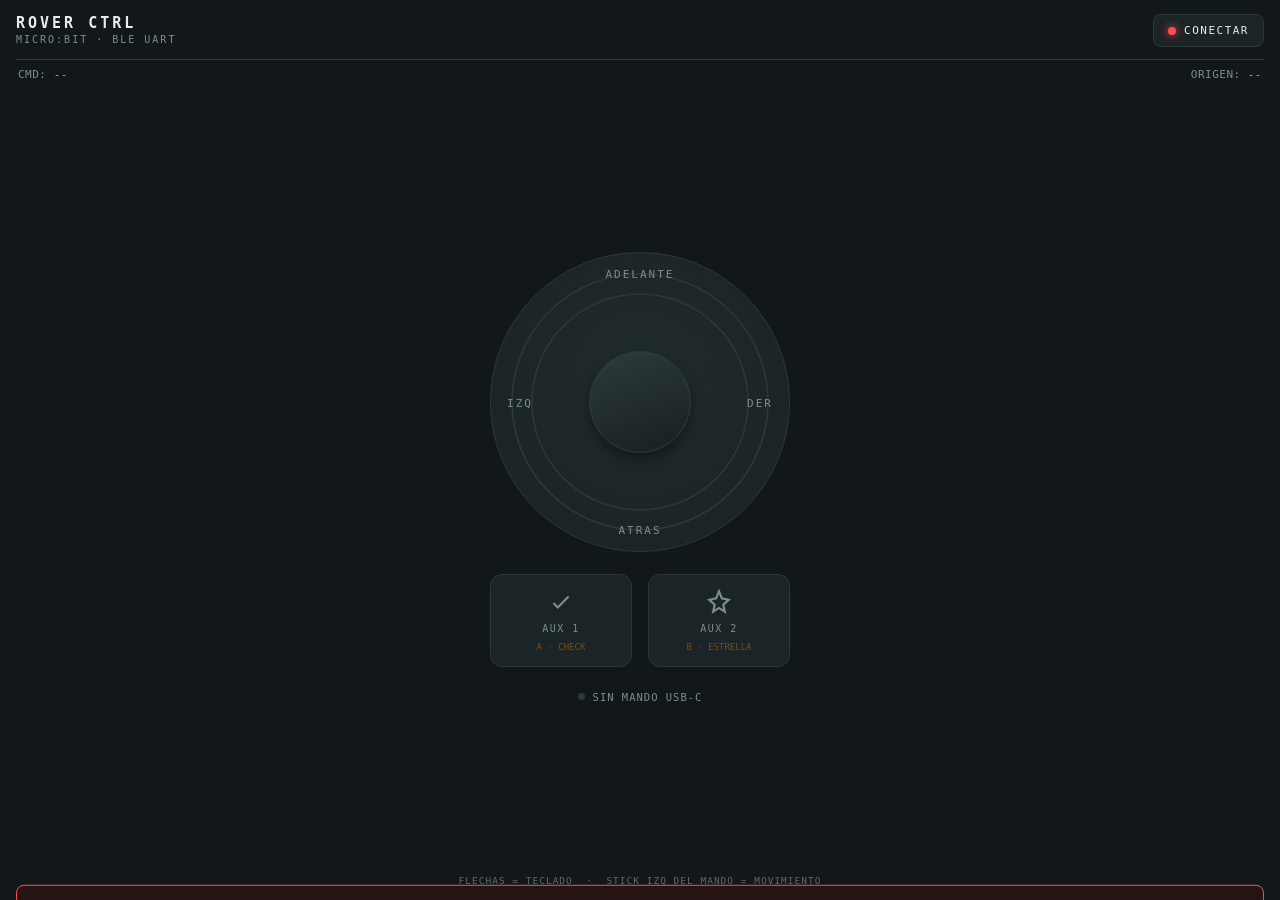
==== index.html @ a30f16ea "Rename rover-ctrl.html to index.html" ====
<!DOCTYPE html>
<html lang="es">
<head>
<meta charset="UTF-8">
<meta name="viewport" content="width=device-width, initial-scale=1, maximum-scale=1, user-scalable=no, viewport-fit=cover">
<meta name="format-detection" content="telephone=no">
<title>ROVER CTRL · micro:bit</title>
<style>
  :root{
    --bg:#12181a;
    --panel:#1b2426;
    --panel-2:#212c2e;
    --line:#2c393c;
    --accent:#ff8c1a;
    --accent-dim:#7a4b1a;
    --ok:#3ddc97;
    --danger:#ff4d4d;
    --text:#e8ecec;
    --muted:#7c8d8e;
    --mono: "JetBrains Mono","Space Mono",ui-monospace,Consolas,monospace;
    --sans: -apple-system,BlinkMacSystemFont,"Segoe UI",Inter,Roboto,sans-serif;
  }
  *{box-sizing:border-box; -webkit-tap-highlight-color:transparent; user-select:none;}
  html,body{
    margin:0; padding:0; height:100%; background:var(--bg); color:var(--text);
    font-family:var(--sans); overscroll-behavior:none; touch-action:none;
  }
  body{
    display:flex; flex-direction:column;
    min-height:100vh; min-height:100dvh;
    padding: max(14px, env(safe-area-inset-top)) 16px max(14px, env(safe-area-inset-bottom));
  }

  /* ---------- Top bar ---------- */
  header{
    display:flex; align-items:center; justify-content:space-between;
    padding-bottom:12px; border-bottom:1px solid var(--line);
  }
  .brand{display:flex; flex-direction:column; line-height:1.05;}
  .brand .title{font-family:var(--mono); font-weight:700; font-size:15px; letter-spacing:3px; color:var(--text);}
  .brand .sub{font-family:var(--mono); font-size:10px; letter-spacing:2px; color:var(--muted); margin-top:3px;}

  #connectBtn{
    display:flex; align-items:center; gap:8px;
    background:var(--panel); border:1px solid var(--line); color:var(--text);
    font-family:var(--mono); font-size:11px; letter-spacing:1.5px;
    padding:9px 14px; border-radius:8px; cursor:pointer;
  }
  #connectBtn .dot{width:8px; height:8px; border-radius:50%; background:var(--danger); box-shadow:0 0 8px var(--danger);}
  #connectBtn.connected .dot{background:var(--ok); box-shadow:0 0 8px var(--ok);}
  #connectBtn.connected{border-color: rgba(61,220,151,.4);}

  /* ---------- Telemetry strip ---------- */
  #telemetry{
    font-family:var(--mono); font-size:11px; color:var(--muted);
    padding:8px 2px 2px; letter-spacing:.5px; display:flex; justify-content:space-between;
  }
  #telemetry .val{color:var(--accent);}

  main{
    flex:1; display:flex; flex-direction:column; align-items:center; justify-content:center; gap:22px;
    padding: 10px 0 4px;
  }

  /* ---------- Joystick (compass dial) ---------- */
  #stickWrap{ position:relative; width:min(72vw, 300px); height:min(72vw, 300px); }
  svg#dial{ position:absolute; inset:0; width:100%; height:100%; }
  .tick{ stroke:var(--line); stroke-width:2; }
  .tick.major{ stroke:var(--muted); }
  .dial-ring{ fill:none; stroke:var(--line); stroke-width:1.5; }
  .dial-label{
    font-family:var(--mono); font-size:11px; fill:var(--muted); letter-spacing:2px;
  }
  .dial-label.active{ fill:var(--accent); }

  #stickBase{
    position:absolute; inset:0; border-radius:50%;
    background: radial-gradient(circle at 50% 42%, var(--panel-2), var(--panel) 70%);
    border:1px solid var(--line);
  }
  #stickSweep{
    position:absolute; inset:0; border-radius:50%; pointer-events:none;
    opacity:0; transition:opacity .3s;
  }
  #stickWrap.live #stickSweep{ opacity:1; }
  #stickKnob{
    position:absolute; width:34%; height:34%; left:33%; top:33%;
    border-radius:50%;
    background: linear-gradient(160deg, #2e3a3c, #17201f);
    border:1px solid var(--line);
    box-shadow: 0 6px 14px rgba(0,0,0,.4), inset 0 0 0 1px rgba(255,255,255,.02);
    transition: box-shadow .15s;
  }
  #stickWrap.active #stickKnob{
    border-color: var(--accent);
    box-shadow: 0 0 0 4px rgba(255,140,26,.12), 0 6px 14px rgba(0,0,0,.4);
  }

  /* ---------- Aux buttons ---------- */
  #auxRow{ display:flex; gap:16px; width:min(72vw,300px); }
  .auxBtn{
    flex:1; display:flex; flex-direction:column; align-items:center; gap:8px;
    background:var(--panel); border:1px solid var(--line); border-radius:12px;
    padding:14px 8px; cursor:pointer;
  }
  .auxBtn:active{ border-color:var(--accent); }
  .auxBtn .ico{ width:26px; height:26px; }
  .auxBtn .lbl{ font-family:var(--mono); font-size:10px; letter-spacing:1.5px; color:var(--muted); }
  .auxBtn .key{ font-family:var(--mono); font-size:9px; color:var(--accent-dim); }

  /* ---------- Gamepad status ---------- */
  #padStatus{
    display:flex; align-items:center; gap:8px; justify-content:center;
    font-family:var(--mono); font-size:10.5px; color:var(--muted); letter-spacing:1px;
    padding-top:2px;
  }
  #padStatus .dot{width:7px; height:7px; border-radius:50%; background:var(--line);}
  #padStatus.on .dot{background:var(--ok); box-shadow:0 0 6px var(--ok);}
  #padStatus.on{ color:var(--ok); }

  footer{
    font-family:var(--mono); font-size:9.5px; color:var(--muted); text-align:center;
    padding-top:10px; letter-spacing:1px; opacity:.7;
  }

  #toast{
    position:fixed; left:16px; right:16px; bottom:24px;
    background:#241414; border:1px solid var(--danger); color:#ffb3b3;
    font-family:var(--mono); font-size:12px; padding:10px 14px; border-radius:8px;
    transform:translateY(140%); transition:transform .25s ease; z-index:20;
  }
  #toast.show{ transform:translateY(0); }
</style>
</head>
<body>

<header>
  <div class="brand">
    <div class="title">ROVER CTRL</div>
    <div class="sub">MICRO:BIT · BLE UART</div>
  </div>
  <button id="connectBtn"><span class="dot"></span><span id="connectLabel">CONECTAR</span></button>
</header>

<div id="telemetry">
  <span>CMD: <span class="val" id="lastCmd">--</span></span>
  <span>ORIGEN: <span class="val" id="lastSource">--</span></span>
</div>

<main>
  <div id="stickWrap">
    <div id="stickBase"></div>
    <svg id="dial" viewBox="0 0 300 300">
      <circle class="dial-ring" cx="150" cy="150" r="128"/>
      <circle class="dial-ring" cx="150" cy="150" r="108"/>
      <text id="lblF" class="dial-label" x="150" y="26" text-anchor="middle">ADELANTE</text>
      <text id="lblB" class="dial-label" x="150" y="282" text-anchor="middle">ATRAS</text>
      <text id="lblL" class="dial-label" x="30" y="155" text-anchor="middle">IZQ</text>
      <text id="lblR" class="dial-label" x="270" y="155" text-anchor="middle">DER</text>
    </svg>
    <div id="stickKnob"></div>
  </div>

  <div id="auxRow">
    <div class="auxBtn" id="aux1">
      <svg class="ico" viewBox="0 0 24 24" fill="none" stroke="#7c8d8e" stroke-width="2"><path d="M5 13l4 4L19 7"/></svg>
      <span class="lbl">AUX 1</span>
      <span class="key">A · CHECK</span>
    </div>
    <div class="auxBtn" id="aux2">
      <svg class="ico" viewBox="0 0 24 24" fill="none" stroke="#7c8d8e" stroke-width="2"><path d="M12 2l2.6 6.6L21 10l-5 4.4L17.4 21 12 17.5 6.6 21 8 14.4 3 10l6.4-1.4z"/></svg>
      <span class="lbl">AUX 2</span>
      <span class="key">B · ESTRELLA</span>
    </div>
  </div>

  <div id="padStatus"><span class="dot"></span><span id="padLabel">SIN MANDO USB-C</span></div>
</main>

<footer>FLECHAS = TECLADO &nbsp;·&nbsp; STICK IZQ DEL MANDO = MOVIMIENTO</footer>

<div id="toast"></div>

<script>
/* ============================================================
   ROVER CTRL
   App de control remoto para carro con micro:bit.
   Entradas soportadas:
     - Joystick táctil en pantalla
     - Teclado (flechas) para pruebas en escritorio
     - Gamepad GameSir X5 Lite (USB-C, modo Android HID) vía Gamepad API
   Salida: comandos cortos por Bluetooth Web (Nordic UART Service)
     F = adelante   B = atrás   L = izquierda   R = derecha   S = detener
     C = AUX 1 (check en la matriz)   X = AUX 2 (otro ícono)
   ============================================================ */

// ---------- Nordic UART Service UUIDs ----------
const UART_SERVICE = '6e400001-b5a3-f393-e0a9-e50e24dcca9e';
const UART_RX       = '6e400002-b5a3-f393-e0a9-e50e24dcca9e'; // escribimos aquí (RX del micro:bit)
const UART_TX       = '6e400003-b5a3-f393-e0a9-e50e24dcca9e'; // notificaciones del micro:bit (no usado por ahora)

let bleDevice = null, bleServer = null, rxChar = null;
let isConnected = false;

const connectBtn = document.getElementById('connectBtn');
const connectLabel = document.getElementById('connectLabel');
const lastCmdEl = document.getElementById('lastCmd');
const lastSourceEl = document.getElementById('lastSource');
const toastEl = document.getElementById('toast');

function showToast(msg){
  toastEl.textContent = msg;
  toastEl.classList.add('show');
  clearTimeout(showToast._t);
  showToast._t = setTimeout(()=> toastEl.classList.remove('show'), 3200);
}

async function connectBLE(){
  if(!navigator.bluetooth){
    showToast('Este navegador no soporta Web Bluetooth. Usa Chrome en Android.');
    return;
  }
  if(isConnected){
    try{ bleDevice.gatt.disconnect(); }catch(e){}
    return;
  }
  try{
    bleDevice = await navigator.bluetooth.requestDevice({
      filters: [{ services: [UART_SERVICE] }],
      optionalServices: [UART_SERVICE]
    });
    bleDevice.addEventListener('gattserverdisconnected', onDisconnected);
    bleServer = await bleDevice.gatt.connect();
    const service = await bleServer.getPrimaryService(UART_SERVICE);
    rxChar = await service.getCharacteristic(UART_RX);
    isConnected = true;
    connectBtn.classList.add('connected');
    connectLabel.textContent = 'CONECTADO';
  }catch(err){
    console.error(err);
    showToast('No se pudo conectar: ' + (err.message || err));
  }
}

function onDisconnected(){
  isConnected = false;
  rxChar = null;
  connectBtn.classList.remove('connected');
  connectLabel.textContent = 'CONECTAR';
  showToast('micro:bit desconectado');
}

connectBtn.addEventListener('click', connectBLE);

// Cola simple para no saturar la característica BLE con escrituras simultáneas
let writeBusy = false;
const writeQueue = [];
async function sendCommand(cmd, source){
  lastCmdEl.textContent = cmd;
  lastSourceEl.textContent = source;
  if(!isConnected || !rxChar) return;
  writeQueue.push(cmd);
  if(writeBusy) return;
  writeBusy = true;
  while(writeQueue.length){
    const c = writeQueue.shift();
    try{
      const data = new TextEncoder().encode(c + '\n');
      await rxChar.writeValueWithoutResponse ? rxChar.writeValueWithoutResponse(data) : rxChar.writeValue(data);
    }catch(e){
      console.warn('Fallo de escritura BLE', e);
      break;
    }
  }
  writeBusy = false;
}

// ============================================================
// JOYSTICK (táctil + gamepad, unificados)
// ============================================================
const stickWrap = document.getElementById('stickWrap');
const stickKnob = document.getElementById('stickKnob');
const labels = {
  F: document.getElementById('lblF'),
  B: document.getElementById('lblB'),
  L: document.getElementById('lblL'),
  R: document.getElementById('lblR'),
};

const DEAD_ZONE = 0.3;
let currentDir = 'S';       // dirección lógica actual (F/B/L/R/S)
let dragging = false;
let dragSource = 'PANTALLA';

function setKnobPosition(nx, ny){ // nx, ny en rango -1..1
  const wrap = stickWrap.getBoundingClientRect();
  const maxOffset = wrap.width * 0.32;
  const x = nx * maxOffset;
  const y = ny * maxOffset;
  stickKnob.style.transform = `translate(${x}px, ${y}px)`;
}

function highlightLabel(dir){
  Object.values(labels).forEach(l => l.classList.remove('active'));
  if(labels[dir]) labels[dir].classList.add('active');
}

function directionFromVector(nx, ny){
  // nx: -1(izq) .. 1(der)   ny: -1(adelante) .. 1(atrás)
  const mag = Math.hypot(nx, ny);
  if(mag < DEAD_ZONE) return 'S';
  if(Math.abs(ny) >= Math.abs(nx)){
    return ny < 0 ? 'F' : 'B';
  }else{
    return nx < 0 ? 'L' : 'R';
  }
}

function updateStick(nx, ny, source){
  const mag = Math.min(1, Math.hypot(nx, ny));
  const angle = Math.atan2(ny, nx);
  const clampedX = Math.cos(angle) * mag;
  const clampedY = Math.sin(angle) * mag;
  setKnobPosition(clampedX, clampedY);

  const dir = directionFromVector(nx, ny);
  stickWrap.classList.toggle('live', dir !== 'S');
  highlightLabel(dir);

  if(dir !== currentDir){
    currentDir = dir;
    dragSource = source;
    sendCommand(dir, source);
  }
}

function resetStick(source){
  setKnobPosition(0,0);
  stickWrap.classList.remove('live','active');
  highlightLabel(null);
  if(currentDir !== 'S'){
    currentDir = 'S';
    sendCommand('S', source);
  }
}

// --- Entrada táctil / mouse ---
function pointerPos(evt){
  const wrap = stickWrap.getBoundingClientRect();
  const cx = wrap.left + wrap.width/2;
  const cy = wrap.top + wrap.height/2;
  const px = (evt.touches ? evt.touches[0].clientX : evt.clientX);
  const py = (evt.touches ? evt.touches[0].clientY : evt.clientY);
  const radius = wrap.width/2;
  let nx = (px - cx) / radius;
  let ny = (py - cy) / radius;
  return {nx, ny};
}

function onPointerDown(evt){
  dragging = true;
  stickWrap.classList.add('active');
  const {nx, ny} = pointerPos(evt);
  updateStick(nx, ny, 'PANTALLA');
  evt.preventDefault();
}
function onPointerMove(evt){
  if(!dragging) return;
  const {nx, ny} = pointerPos(evt);
  updateStick(nx, ny, 'PANTALLA');
  evt.preventDefault();
}
function onPointerUp(evt){
  if(!dragging) return;
  dragging = false;
  resetStick('PANTALLA');
}

stickWrap.addEventListener('mousedown', onPointerDown);
window.addEventListener('mousemove', onPointerMove);
window.addEventListener('mouseup', onPointerUp);
stickWrap.addEventListener('touchstart', onPointerDown, {passive:false});
window.addEventListener('touchmove', onPointerMove, {passive:false});
window.addEventListener('touchend', onPointerUp);

// --- Entrada de teclado (pruebas en escritorio) ---
const keyState = {ArrowUp:false, ArrowDown:false, ArrowLeft:false, ArrowRight:false};
function keyboardToVector(){
  let nx = 0, ny = 0;
  if(keyState.ArrowUp) ny -= 1;
  if(keyState.ArrowDown) ny += 1;
  if(keyState.ArrowLeft) nx -= 1;
  if(keyState.ArrowRight) nx += 1;
  return {nx, ny};
}
window.addEventListener('keydown', (e)=>{
  if(!(e.key in keyState)) return;
  if(keyState[e.key]) return;
  keyState[e.key] = true;
  if(!padActive){
    const {nx, ny} = keyboardToVector();
    stickWrap.classList.add('active');
    updateStick(nx, ny, 'TECLADO');
  }
});
window.addEventListener('keyup', (e)=>{
  if(!(e.key in keyState)) return;
  keyState[e.key] = false;
  if(!padActive){
    const {nx, ny} = keyboardToVector();
    if(nx === 0 && ny === 0) resetStick('TECLADO');
    else updateStick(nx, ny, 'TECLADO');
  }
});

// ============================================================
// GAMEPAD (GameSir X5 Lite u otro mando estándar por USB-C)
// ============================================================
const padStatusEl = document.getElementById('padStatus');
const padLabelEl = document.getElementById('padLabel');
let padActive = false;
let padPrevButtons = [false, false];

window.addEventListener('gamepadconnected', (e)=>{
  padActive = true;
  padStatusEl.classList.add('on');
  padLabelEl.textContent = 'MANDO: ' + e.gamepad.id.slice(0,26);
  showToast('Mando conectado');
});
window.addEventListener('gamepaddisconnected', ()=>{
  padActive = false;
  padStatusEl.classList.remove('on');
  padLabelEl.textContent = 'SIN MANDO USB-C';
  resetStick('MANDO');
});

function pollGamepad(){
  const pads = navigator.getGamepads ? navigator.getGamepads() : [];
  const gp = pads && pads[0];
  if(gp){
    if(!padActive){
      padActive = true;
      padStatusEl.classList.add('on');
      padLabelEl.textContent = 'MANDO: ' + gp.id.slice(0,26);
    }
    const nx = gp.axes[0] || 0;
    const ny = gp.axes[1] || 0;
    stickWrap.classList.toggle('active', Math.hypot(nx,ny) > 0.05);
    if(Math.hypot(nx, ny) < 0.05){
      resetStick('MANDO');
    }else{
      updateStick(nx, ny, 'MANDO');
    }

    // Botones A (0) y B (1) -> AUX1 / AUX2, disparo por flanco de subida
    const btnA = !!(gp.buttons[0] && gp.buttons[0].pressed);
    const btnB = !!(gp.buttons[1] && gp.buttons[1].pressed);
    if(btnA && !padPrevButtons[0]) triggerAux(1);
    if(btnB && !padPrevButtons[1]) triggerAux(2);
    padPrevButtons = [btnA, btnB];
  }
  requestAnimationFrame(pollGamepad);
}
requestAnimationFrame(pollGamepad);

// ============================================================
// BOTONES AUX (futuras funciones — por ahora: iconos en la matriz LED)
// ============================================================
function triggerAux(n){
  const el = document.getElementById('aux' + n);
  el.style.borderColor = 'var(--accent)';
  setTimeout(()=> el.style.borderColor = '', 180);
  sendCommand(n === 1 ? 'C' : 'X', padActive ? 'MANDO' : 'PANTALLA');
}
document.getElementById('aux1').addEventListener('click', ()=> triggerAux(1));
document.getElementById('aux2').addEventListener('click', ()=> triggerAux(2));
</script>
</body>
</html>
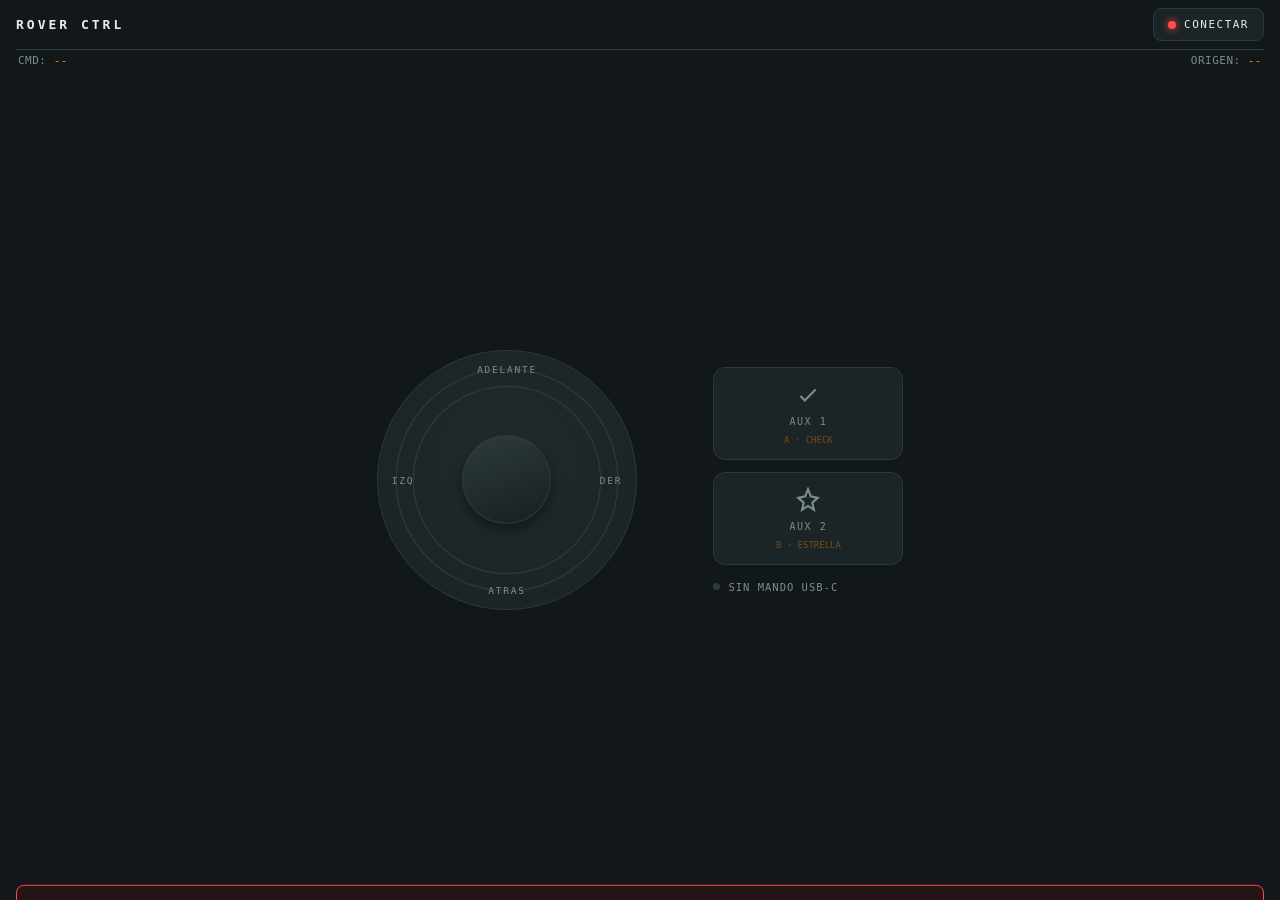
==== commit 701333e0: "Update index.html" ====
--- a/index.html
+++ b/index.html
@@ -130,6 +130,35 @@
     transform:translateY(140%); transition:transform .25s ease; z-index:20;
   }
   #toast.show{ transform:translateY(0); }
+
+  #rightPanel{ display:contents; }
+
+  /* ---------- Horizontal / landscape ---------- */
+  @media (orientation:landscape){
+    body{ padding-top:max(8px, env(safe-area-inset-top)); padding-bottom:max(8px, env(safe-area-inset-bottom)); }
+    header{ padding-bottom:8px; }
+    .brand .title{ font-size:13px; }
+    .brand .sub{ display:none; }
+    #telemetry{ padding:4px 2px 0; }
+    footer{ display:none; }
+
+    main{
+      flex-direction:row;
+      align-items:center;
+      justify-content:center;
+      gap:6vw;
+      padding:0;
+    }
+    #stickWrap{ width:min(52vh, 42vw, 260px); height:min(52vh, 42vw, 260px); flex-shrink:0; }
+
+    #rightPanel{
+      display:flex; flex-direction:column; align-items:stretch;
+      gap:16px; width:min(38vw, 190px);
+    }
+    #auxRow{ flex-direction:column; width:auto; gap:12px; }
+    .auxBtn{ flex:none; }
+    #padStatus{ justify-content:flex-start; padding-top:0; }
+  }
 </style>
 </head>
 <body>
@@ -161,20 +190,22 @@
     <div id="stickKnob"></div>
   </div>
 
-  <div id="auxRow">
-    <div class="auxBtn" id="aux1">
-      <svg class="ico" viewBox="0 0 24 24" fill="none" stroke="#7c8d8e" stroke-width="2"><path d="M5 13l4 4L19 7"/></svg>
-      <span class="lbl">AUX 1</span>
-      <span class="key">A · CHECK</span>
+  <div id="rightPanel">
+    <div id="auxRow">
+      <div class="auxBtn" id="aux1">
+        <svg class="ico" viewBox="0 0 24 24" fill="none" stroke="#7c8d8e" stroke-width="2"><path d="M5 13l4 4L19 7"/></svg>
+        <span class="lbl">AUX 1</span>
+        <span class="key">A · CHECK</span>
+      </div>
+      <div class="auxBtn" id="aux2">
+        <svg class="ico" viewBox="0 0 24 24" fill="none" stroke="#7c8d8e" stroke-width="2"><path d="M12 2l2.6 6.6L21 10l-5 4.4L17.4 21 12 17.5 6.6 21 8 14.4 3 10l6.4-1.4z"/></svg>
+        <span class="lbl">AUX 2</span>
+        <span class="key">B · ESTRELLA</span>
+      </div>
     </div>
-    <div class="auxBtn" id="aux2">
-      <svg class="ico" viewBox="0 0 24 24" fill="none" stroke="#7c8d8e" stroke-width="2"><path d="M12 2l2.6 6.6L21 10l-5 4.4L17.4 21 12 17.5 6.6 21 8 14.4 3 10l6.4-1.4z"/></svg>
-      <span class="lbl">AUX 2</span>
-      <span class="key">B · ESTRELLA</span>
-    </div>
+
+    <div id="padStatus"><span class="dot"></span><span id="padLabel">SIN MANDO USB-C</span></div>
   </div>
-
-  <div id="padStatus"><span class="dot"></span><span id="padLabel">SIN MANDO USB-C</span></div>
 </main>
 
 <footer>FLECHAS = TECLADO &nbsp;·&nbsp; STICK IZQ DEL MANDO = MOVIMIENTO</footer>
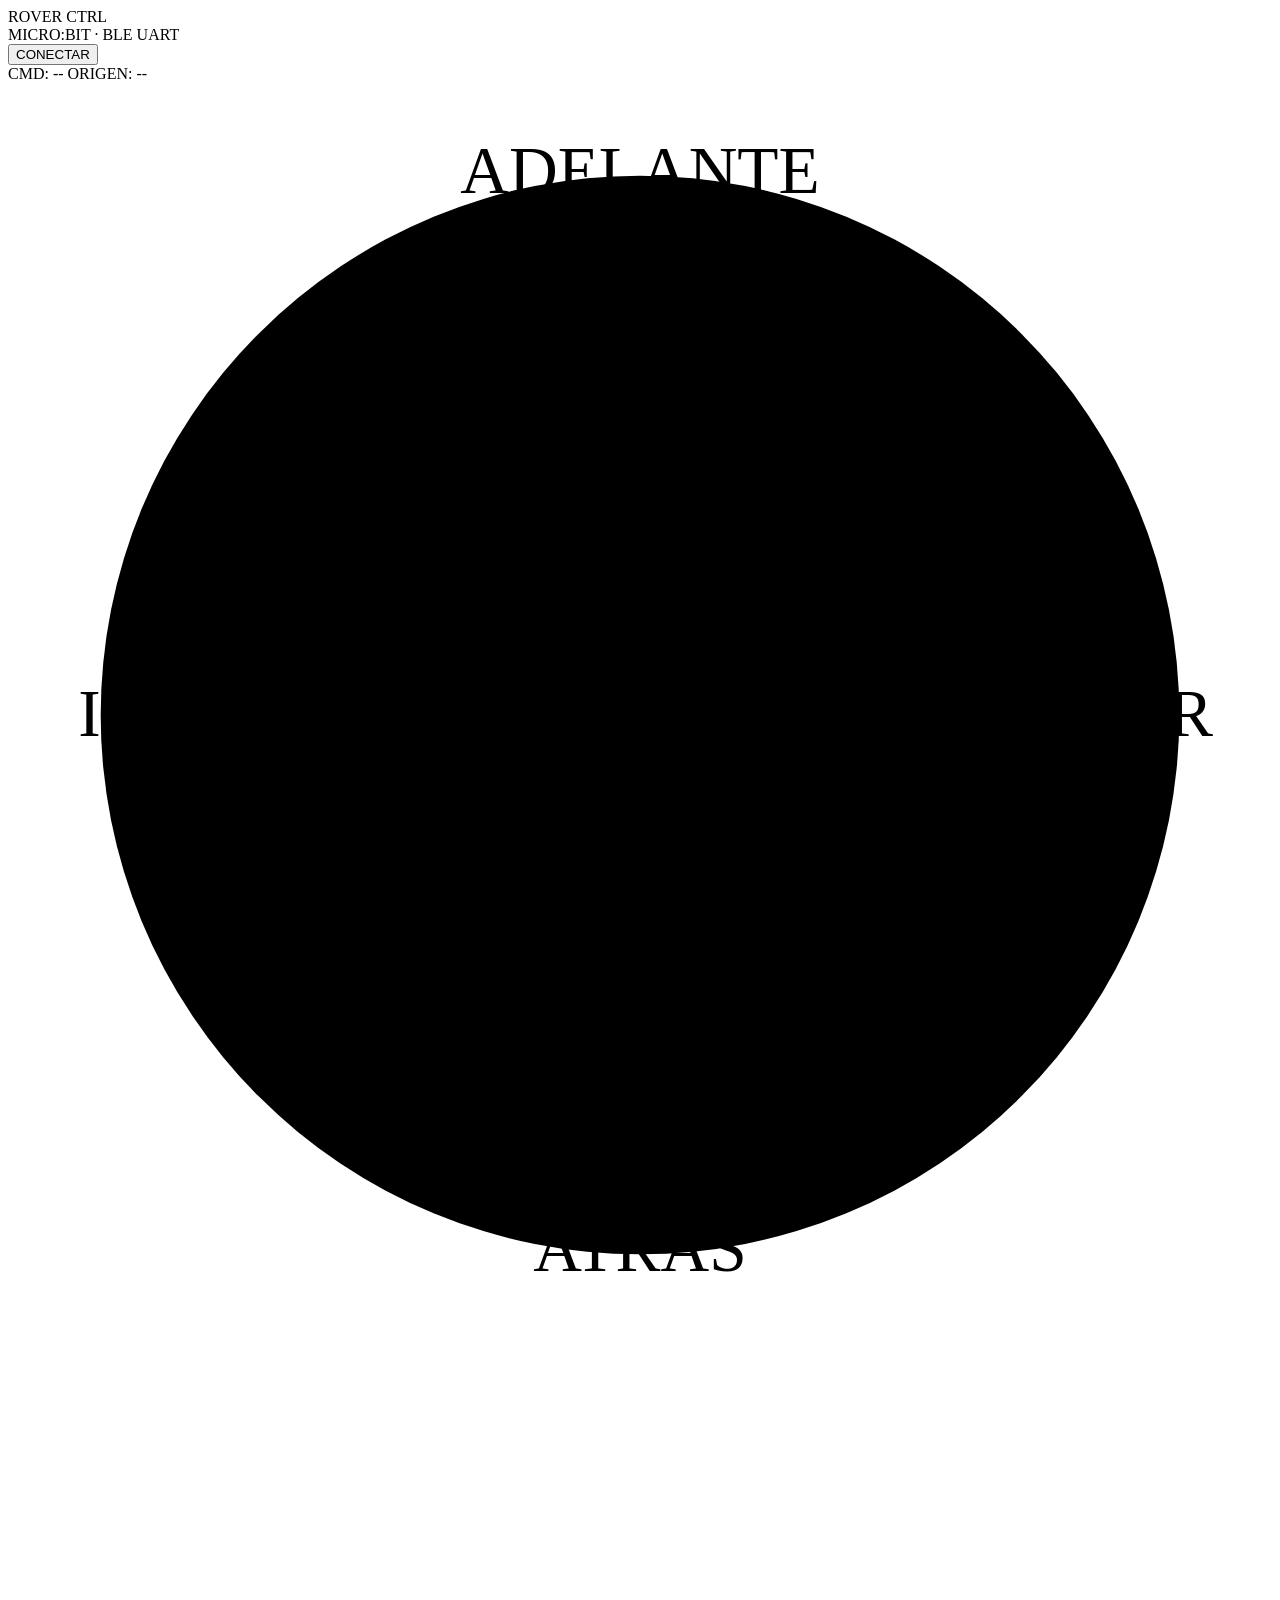
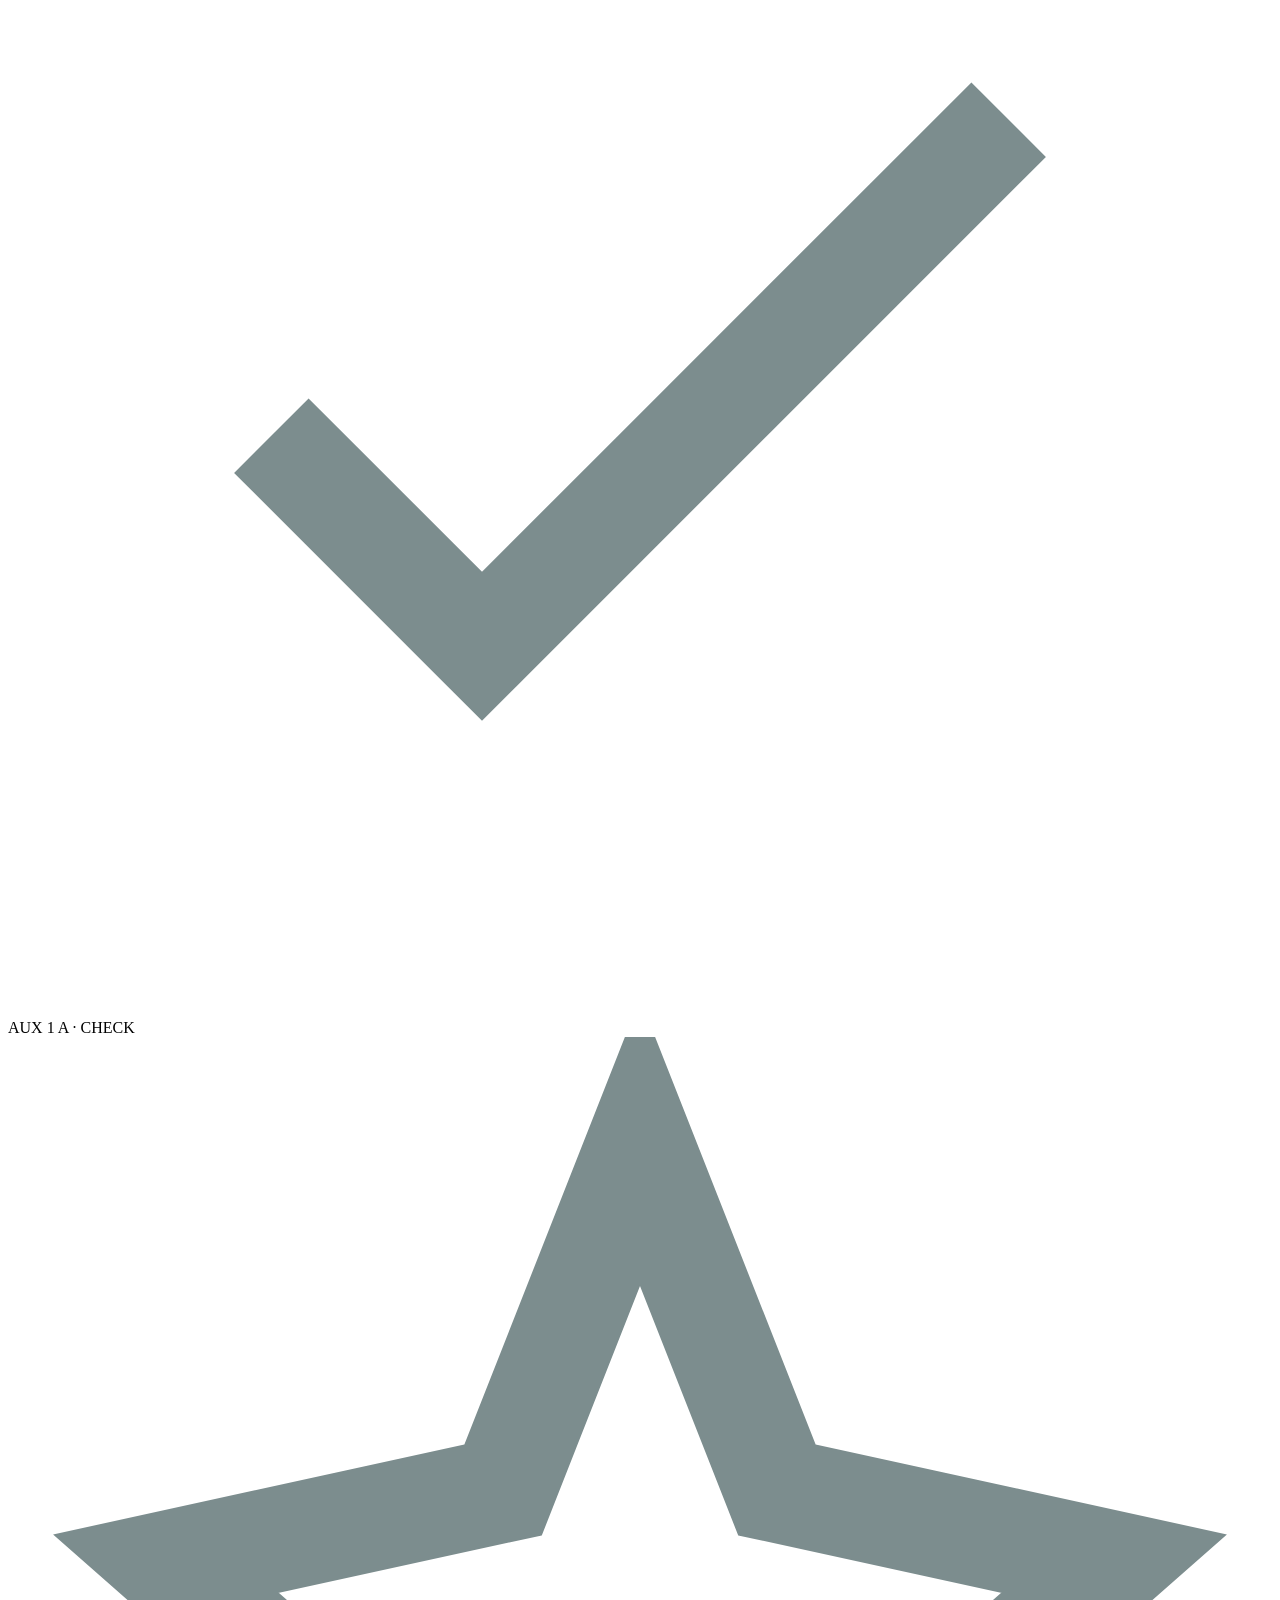
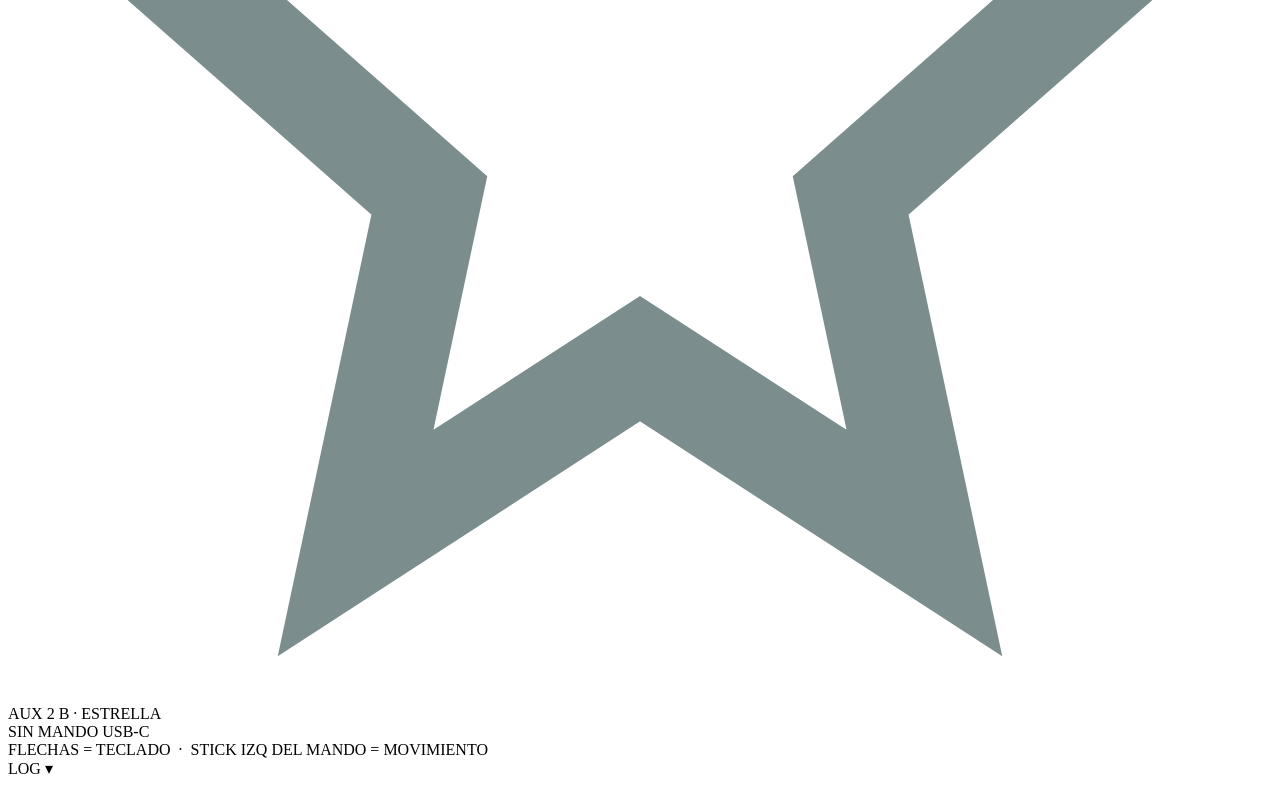
==== commit 8e58d0e5: "Refactor index.html by removing styles and adding debug panel Removed inline styles and added debug " ====
--- a/index.html
+++ b/index.html
@@ -5,161 +5,7 @@
 <meta name="viewport" content="width=device-width, initial-scale=1, maximum-scale=1, user-scalable=no, viewport-fit=cover">
 <meta name="format-detection" content="telephone=no">
 <title>ROVER CTRL · micro:bit</title>
-<style>
-  :root{
-    --bg:#12181a;
-    --panel:#1b2426;
-    --panel-2:#212c2e;
-    --line:#2c393c;
-    --accent:#ff8c1a;
-    --accent-dim:#7a4b1a;
-    --ok:#3ddc97;
-    --danger:#ff4d4d;
-    --text:#e8ecec;
-    --muted:#7c8d8e;
-    --mono: "JetBrains Mono","Space Mono",ui-monospace,Consolas,monospace;
-    --sans: -apple-system,BlinkMacSystemFont,"Segoe UI",Inter,Roboto,sans-serif;
-  }
-  *{box-sizing:border-box; -webkit-tap-highlight-color:transparent; user-select:none;}
-  html,body{
-    margin:0; padding:0; height:100%; background:var(--bg); color:var(--text);
-    font-family:var(--sans); overscroll-behavior:none; touch-action:none;
-  }
-  body{
-    display:flex; flex-direction:column;
-    min-height:100vh; min-height:100dvh;
-    padding: max(14px, env(safe-area-inset-top)) 16px max(14px, env(safe-area-inset-bottom));
-  }
-
-  /* ---------- Top bar ---------- */
-  header{
-    display:flex; align-items:center; justify-content:space-between;
-    padding-bottom:12px; border-bottom:1px solid var(--line);
-  }
-  .brand{display:flex; flex-direction:column; line-height:1.05;}
-  .brand .title{font-family:var(--mono); font-weight:700; font-size:15px; letter-spacing:3px; color:var(--text);}
-  .brand .sub{font-family:var(--mono); font-size:10px; letter-spacing:2px; color:var(--muted); margin-top:3px;}
-
-  #connectBtn{
-    display:flex; align-items:center; gap:8px;
-    background:var(--panel); border:1px solid var(--line); color:var(--text);
-    font-family:var(--mono); font-size:11px; letter-spacing:1.5px;
-    padding:9px 14px; border-radius:8px; cursor:pointer;
-  }
-  #connectBtn .dot{width:8px; height:8px; border-radius:50%; background:var(--danger); box-shadow:0 0 8px var(--danger);}
-  #connectBtn.connected .dot{background:var(--ok); box-shadow:0 0 8px var(--ok);}
-  #connectBtn.connected{border-color: rgba(61,220,151,.4);}
-
-  /* ---------- Telemetry strip ---------- */
-  #telemetry{
-    font-family:var(--mono); font-size:11px; color:var(--muted);
-    padding:8px 2px 2px; letter-spacing:.5px; display:flex; justify-content:space-between;
-  }
-  #telemetry .val{color:var(--accent);}
-
-  main{
-    flex:1; display:flex; flex-direction:column; align-items:center; justify-content:center; gap:22px;
-    padding: 10px 0 4px;
-  }
-
-  /* ---------- Joystick (compass dial) ---------- */
-  #stickWrap{ position:relative; width:min(72vw, 300px); height:min(72vw, 300px); }
-  svg#dial{ position:absolute; inset:0; width:100%; height:100%; }
-  .tick{ stroke:var(--line); stroke-width:2; }
-  .tick.major{ stroke:var(--muted); }
-  .dial-ring{ fill:none; stroke:var(--line); stroke-width:1.5; }
-  .dial-label{
-    font-family:var(--mono); font-size:11px; fill:var(--muted); letter-spacing:2px;
-  }
-  .dial-label.active{ fill:var(--accent); }
-
-  #stickBase{
-    position:absolute; inset:0; border-radius:50%;
-    background: radial-gradient(circle at 50% 42%, var(--panel-2), var(--panel) 70%);
-    border:1px solid var(--line);
-  }
-  #stickSweep{
-    position:absolute; inset:0; border-radius:50%; pointer-events:none;
-    opacity:0; transition:opacity .3s;
-  }
-  #stickWrap.live #stickSweep{ opacity:1; }
-  #stickKnob{
-    position:absolute; width:34%; height:34%; left:33%; top:33%;
-    border-radius:50%;
-    background: linear-gradient(160deg, #2e3a3c, #17201f);
-    border:1px solid var(--line);
-    box-shadow: 0 6px 14px rgba(0,0,0,.4), inset 0 0 0 1px rgba(255,255,255,.02);
-    transition: box-shadow .15s;
-  }
-  #stickWrap.active #stickKnob{
-    border-color: var(--accent);
-    box-shadow: 0 0 0 4px rgba(255,140,26,.12), 0 6px 14px rgba(0,0,0,.4);
-  }
-
-  /* ---------- Aux buttons ---------- */
-  #auxRow{ display:flex; gap:16px; width:min(72vw,300px); }
-  .auxBtn{
-    flex:1; display:flex; flex-direction:column; align-items:center; gap:8px;
-    background:var(--panel); border:1px solid var(--line); border-radius:12px;
-    padding:14px 8px; cursor:pointer;
-  }
-  .auxBtn:active{ border-color:var(--accent); }
-  .auxBtn .ico{ width:26px; height:26px; }
-  .auxBtn .lbl{ font-family:var(--mono); font-size:10px; letter-spacing:1.5px; color:var(--muted); }
-  .auxBtn .key{ font-family:var(--mono); font-size:9px; color:var(--accent-dim); }
-
-  /* ---------- Gamepad status ---------- */
-  #padStatus{
-    display:flex; align-items:center; gap:8px; justify-content:center;
-    font-family:var(--mono); font-size:10.5px; color:var(--muted); letter-spacing:1px;
-    padding-top:2px;
-  }
-  #padStatus .dot{width:7px; height:7px; border-radius:50%; background:var(--line);}
-  #padStatus.on .dot{background:var(--ok); box-shadow:0 0 6px var(--ok);}
-  #padStatus.on{ color:var(--ok); }
-
-  footer{
-    font-family:var(--mono); font-size:9.5px; color:var(--muted); text-align:center;
-    padding-top:10px; letter-spacing:1px; opacity:.7;
-  }
-
-  #toast{
-    position:fixed; left:16px; right:16px; bottom:24px;
-    background:#241414; border:1px solid var(--danger); color:#ffb3b3;
-    font-family:var(--mono); font-size:12px; padding:10px 14px; border-radius:8px;
-    transform:translateY(140%); transition:transform .25s ease; z-index:20;
-  }
-  #toast.show{ transform:translateY(0); }
-
-  #rightPanel{ display:contents; }
-
-  /* ---------- Horizontal / landscape ---------- */
-  @media (orientation:landscape){
-    body{ padding-top:max(8px, env(safe-area-inset-top)); padding-bottom:max(8px, env(safe-area-inset-bottom)); }
-    header{ padding-bottom:8px; }
-    .brand .title{ font-size:13px; }
-    .brand .sub{ display:none; }
-    #telemetry{ padding:4px 2px 0; }
-    footer{ display:none; }
-
-    main{
-      flex-direction:row;
-      align-items:center;
-      justify-content:center;
-      gap:6vw;
-      padding:0;
-    }
-    #stickWrap{ width:min(52vh, 42vw, 260px); height:min(52vh, 42vw, 260px); flex-shrink:0; }
-
-    #rightPanel{
-      display:flex; flex-direction:column; align-items:stretch;
-      gap:16px; width:min(38vw, 190px);
-    }
-    #auxRow{ flex-direction:column; width:auto; gap:12px; }
-    .auxBtn{ flex:none; }
-    #padStatus{ justify-content:flex-start; padding-top:0; }
-  }
-</style>
+<link rel="stylesheet" href="style.css">
 </head>
 <body>
 
@@ -212,299 +58,11 @@
 
 <div id="toast"></div>
 
-<script>
-/* ============================================================
-   ROVER CTRL
-   App de control remoto para carro con micro:bit.
-   Entradas soportadas:
-     - Joystick táctil en pantalla
-     - Teclado (flechas) para pruebas en escritorio
-     - Gamepad GameSir X5 Lite (USB-C, modo Android HID) vía Gamepad API
-   Salida: comandos cortos por Bluetooth Web (Nordic UART Service)
-     F = adelante   B = atrás   L = izquierda   R = derecha   S = detener
-     C = AUX 1 (check en la matriz)   X = AUX 2 (otro ícono)
-   ============================================================ */
+<div id="debugPanel">
+  <div id="debugHeader">LOG <span id="debugToggle">▾</span></div>
+  <div id="debugLog"></div>
+</div>
 
-// ---------- Nordic UART Service UUIDs ----------
-const UART_SERVICE = '6e400001-b5a3-f393-e0a9-e50e24dcca9e';
-const UART_RX       = '6e400002-b5a3-f393-e0a9-e50e24dcca9e'; // escribimos aquí (RX del micro:bit)
-const UART_TX       = '6e400003-b5a3-f393-e0a9-e50e24dcca9e'; // notificaciones del micro:bit (no usado por ahora)
-
-let bleDevice = null, bleServer = null, rxChar = null;
-let isConnected = false;
-
-const connectBtn = document.getElementById('connectBtn');
-const connectLabel = document.getElementById('connectLabel');
-const lastCmdEl = document.getElementById('lastCmd');
-const lastSourceEl = document.getElementById('lastSource');
-const toastEl = document.getElementById('toast');
-
-function showToast(msg){
-  toastEl.textContent = msg;
-  toastEl.classList.add('show');
-  clearTimeout(showToast._t);
-  showToast._t = setTimeout(()=> toastEl.classList.remove('show'), 3200);
-}
-
-async function connectBLE(){
-  if(!navigator.bluetooth){
-    showToast('Este navegador no soporta Web Bluetooth. Usa Chrome en Android.');
-    return;
-  }
-  if(isConnected){
-    try{ bleDevice.gatt.disconnect(); }catch(e){}
-    return;
-  }
-  try{
-    bleDevice = await navigator.bluetooth.requestDevice({
-      filters: [{ services: [UART_SERVICE] }],
-      optionalServices: [UART_SERVICE]
-    });
-    bleDevice.addEventListener('gattserverdisconnected', onDisconnected);
-    bleServer = await bleDevice.gatt.connect();
-    const service = await bleServer.getPrimaryService(UART_SERVICE);
-    rxChar = await service.getCharacteristic(UART_RX);
-    isConnected = true;
-    connectBtn.classList.add('connected');
-    connectLabel.textContent = 'CONECTADO';
-  }catch(err){
-    console.error(err);
-    showToast('No se pudo conectar: ' + (err.message || err));
-  }
-}
-
-function onDisconnected(){
-  isConnected = false;
-  rxChar = null;
-  connectBtn.classList.remove('connected');
-  connectLabel.textContent = 'CONECTAR';
-  showToast('micro:bit desconectado');
-}
-
-connectBtn.addEventListener('click', connectBLE);
-
-// Cola simple para no saturar la característica BLE con escrituras simultáneas
-let writeBusy = false;
-const writeQueue = [];
-async function sendCommand(cmd, source){
-  lastCmdEl.textContent = cmd;
-  lastSourceEl.textContent = source;
-  if(!isConnected || !rxChar) return;
-  writeQueue.push(cmd);
-  if(writeBusy) return;
-  writeBusy = true;
-  while(writeQueue.length){
-    const c = writeQueue.shift();
-    try{
-      const data = new TextEncoder().encode(c + '\n');
-      await rxChar.writeValueWithoutResponse ? rxChar.writeValueWithoutResponse(data) : rxChar.writeValue(data);
-    }catch(e){
-      console.warn('Fallo de escritura BLE', e);
-      break;
-    }
-  }
-  writeBusy = false;
-}
-
-// ============================================================
-// JOYSTICK (táctil + gamepad, unificados)
-// ============================================================
-const stickWrap = document.getElementById('stickWrap');
-const stickKnob = document.getElementById('stickKnob');
-const labels = {
-  F: document.getElementById('lblF'),
-  B: document.getElementById('lblB'),
-  L: document.getElementById('lblL'),
-  R: document.getElementById('lblR'),
-};
-
-const DEAD_ZONE = 0.3;
-let currentDir = 'S';       // dirección lógica actual (F/B/L/R/S)
-let dragging = false;
-let dragSource = 'PANTALLA';
-
-function setKnobPosition(nx, ny){ // nx, ny en rango -1..1
-  const wrap = stickWrap.getBoundingClientRect();
-  const maxOffset = wrap.width * 0.32;
-  const x = nx * maxOffset;
-  const y = ny * maxOffset;
-  stickKnob.style.transform = `translate(${x}px, ${y}px)`;
-}
-
-function highlightLabel(dir){
-  Object.values(labels).forEach(l => l.classList.remove('active'));
-  if(labels[dir]) labels[dir].classList.add('active');
-}
-
-function directionFromVector(nx, ny){
-  // nx: -1(izq) .. 1(der)   ny: -1(adelante) .. 1(atrás)
-  const mag = Math.hypot(nx, ny);
-  if(mag < DEAD_ZONE) return 'S';
-  if(Math.abs(ny) >= Math.abs(nx)){
-    return ny < 0 ? 'F' : 'B';
-  }else{
-    return nx < 0 ? 'L' : 'R';
-  }
-}
-
-function updateStick(nx, ny, source){
-  const mag = Math.min(1, Math.hypot(nx, ny));
-  const angle = Math.atan2(ny, nx);
-  const clampedX = Math.cos(angle) * mag;
-  const clampedY = Math.sin(angle) * mag;
-  setKnobPosition(clampedX, clampedY);
-
-  const dir = directionFromVector(nx, ny);
-  stickWrap.classList.toggle('live', dir !== 'S');
-  highlightLabel(dir);
-
-  if(dir !== currentDir){
-    currentDir = dir;
-    dragSource = source;
-    sendCommand(dir, source);
-  }
-}
-
-function resetStick(source){
-  setKnobPosition(0,0);
-  stickWrap.classList.remove('live','active');
-  highlightLabel(null);
-  if(currentDir !== 'S'){
-    currentDir = 'S';
-    sendCommand('S', source);
-  }
-}
-
-// --- Entrada táctil / mouse ---
-function pointerPos(evt){
-  const wrap = stickWrap.getBoundingClientRect();
-  const cx = wrap.left + wrap.width/2;
-  const cy = wrap.top + wrap.height/2;
-  const px = (evt.touches ? evt.touches[0].clientX : evt.clientX);
-  const py = (evt.touches ? evt.touches[0].clientY : evt.clientY);
-  const radius = wrap.width/2;
-  let nx = (px - cx) / radius;
-  let ny = (py - cy) / radius;
-  return {nx, ny};
-}
-
-function onPointerDown(evt){
-  dragging = true;
-  stickWrap.classList.add('active');
-  const {nx, ny} = pointerPos(evt);
-  updateStick(nx, ny, 'PANTALLA');
-  evt.preventDefault();
-}
-function onPointerMove(evt){
-  if(!dragging) return;
-  const {nx, ny} = pointerPos(evt);
-  updateStick(nx, ny, 'PANTALLA');
-  evt.preventDefault();
-}
-function onPointerUp(evt){
-  if(!dragging) return;
-  dragging = false;
-  resetStick('PANTALLA');
-}
-
-stickWrap.addEventListener('mousedown', onPointerDown);
-window.addEventListener('mousemove', onPointerMove);
-window.addEventListener('mouseup', onPointerUp);
-stickWrap.addEventListener('touchstart', onPointerDown, {passive:false});
-window.addEventListener('touchmove', onPointerMove, {passive:false});
-window.addEventListener('touchend', onPointerUp);
-
-// --- Entrada de teclado (pruebas en escritorio) ---
-const keyState = {ArrowUp:false, ArrowDown:false, ArrowLeft:false, ArrowRight:false};
-function keyboardToVector(){
-  let nx = 0, ny = 0;
-  if(keyState.ArrowUp) ny -= 1;
-  if(keyState.ArrowDown) ny += 1;
-  if(keyState.ArrowLeft) nx -= 1;
-  if(keyState.ArrowRight) nx += 1;
-  return {nx, ny};
-}
-window.addEventListener('keydown', (e)=>{
-  if(!(e.key in keyState)) return;
-  if(keyState[e.key]) return;
-  keyState[e.key] = true;
-  if(!padActive){
-    const {nx, ny} = keyboardToVector();
-    stickWrap.classList.add('active');
-    updateStick(nx, ny, 'TECLADO');
-  }
-});
-window.addEventListener('keyup', (e)=>{
-  if(!(e.key in keyState)) return;
-  keyState[e.key] = false;
-  if(!padActive){
-    const {nx, ny} = keyboardToVector();
-    if(nx === 0 && ny === 0) resetStick('TECLADO');
-    else updateStick(nx, ny, 'TECLADO');
-  }
-});
-
-// ============================================================
-// GAMEPAD (GameSir X5 Lite u otro mando estándar por USB-C)
-// ============================================================
-const padStatusEl = document.getElementById('padStatus');
-const padLabelEl = document.getElementById('padLabel');
-let padActive = false;
-let padPrevButtons = [false, false];
-
-window.addEventListener('gamepadconnected', (e)=>{
-  padActive = true;
-  padStatusEl.classList.add('on');
-  padLabelEl.textContent = 'MANDO: ' + e.gamepad.id.slice(0,26);
-  showToast('Mando conectado');
-});
-window.addEventListener('gamepaddisconnected', ()=>{
-  padActive = false;
-  padStatusEl.classList.remove('on');
-  padLabelEl.textContent = 'SIN MANDO USB-C';
-  resetStick('MANDO');
-});
-
-function pollGamepad(){
-  const pads = navigator.getGamepads ? navigator.getGamepads() : [];
-  const gp = pads && pads[0];
-  if(gp){
-    if(!padActive){
-      padActive = true;
-      padStatusEl.classList.add('on');
-      padLabelEl.textContent = 'MANDO: ' + gp.id.slice(0,26);
-    }
-    const nx = gp.axes[0] || 0;
-    const ny = gp.axes[1] || 0;
-    stickWrap.classList.toggle('active', Math.hypot(nx,ny) > 0.05);
-    if(Math.hypot(nx, ny) < 0.05){
-      resetStick('MANDO');
-    }else{
-      updateStick(nx, ny, 'MANDO');
-    }
-
-    // Botones A (0) y B (1) -> AUX1 / AUX2, disparo por flanco de subida
-    const btnA = !!(gp.buttons[0] && gp.buttons[0].pressed);
-    const btnB = !!(gp.buttons[1] && gp.buttons[1].pressed);
-    if(btnA && !padPrevButtons[0]) triggerAux(1);
-    if(btnB && !padPrevButtons[1]) triggerAux(2);
-    padPrevButtons = [btnA, btnB];
-  }
-  requestAnimationFrame(pollGamepad);
-}
-requestAnimationFrame(pollGamepad);
-
-// ============================================================
-// BOTONES AUX (futuras funciones — por ahora: iconos en la matriz LED)
-// ============================================================
-function triggerAux(n){
-  const el = document.getElementById('aux' + n);
-  el.style.borderColor = 'var(--accent)';
-  setTimeout(()=> el.style.borderColor = '', 180);
-  sendCommand(n === 1 ? 'C' : 'X', padActive ? 'MANDO' : 'PANTALLA');
-}
-document.getElementById('aux1').addEventListener('click', ()=> triggerAux(1));
-document.getElementById('aux2').addEventListener('click', ()=> triggerAux(2));
-</script>
+<script src="app.js"></script>
 </body>
 </html>
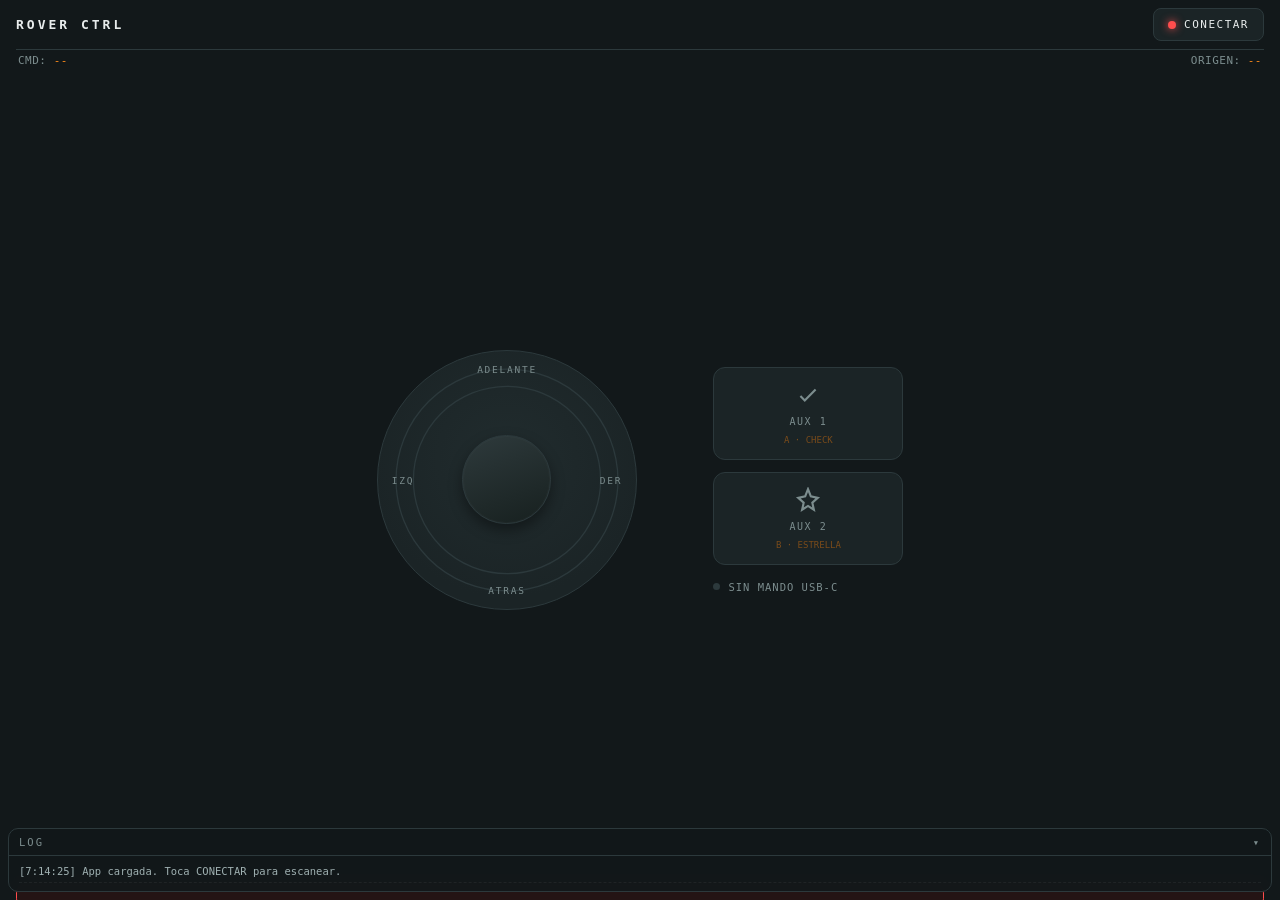
==== commit 345b1438: "Add theme color and icons to index.html" ====
--- a/index.html
+++ b/index.html
@@ -5,6 +5,10 @@
 <meta name="viewport" content="width=device-width, initial-scale=1, maximum-scale=1, user-scalable=no, viewport-fit=cover">
 <meta name="format-detection" content="telephone=no">
 <title>ROVER CTRL · micro:bit</title>
+<meta name="theme-color" content="#12181a">
+<link rel="manifest" href="manifest.json">
+<link rel="icon" href="icon-192.png">
+<link rel="apple-touch-icon" href="icon-192.png">
 <link rel="stylesheet" href="style.css">
 </head>
 <body>
--- a/style.css
+++ b/style.css
@@ -0,0 +1,173 @@
+  :root{
+    --bg:#12181a;
+    --panel:#1b2426;
+    --panel-2:#212c2e;
+    --line:#2c393c;
+    --accent:#ff8c1a;
+    --accent-dim:#7a4b1a;
+    --ok:#3ddc97;
+    --danger:#ff4d4d;
+    --text:#e8ecec;
+    --muted:#7c8d8e;
+    --mono: "JetBrains Mono","Space Mono",ui-monospace,Consolas,monospace;
+    --sans: -apple-system,BlinkMacSystemFont,"Segoe UI",Inter,Roboto,sans-serif;
+  }
+  *{box-sizing:border-box; -webkit-tap-highlight-color:transparent; user-select:none;}
+  html,body{
+    margin:0; padding:0; height:100%; background:var(--bg); color:var(--text);
+    font-family:var(--sans); overscroll-behavior:none; touch-action:none;
+  }
+  body{
+    display:flex; flex-direction:column;
+    min-height:100vh; min-height:100dvh;
+    padding: max(14px, env(safe-area-inset-top)) 16px max(14px, env(safe-area-inset-bottom));
+  }
+
+  /* ---------- Top bar ---------- */
+  header{
+    display:flex; align-items:center; justify-content:space-between;
+    padding-bottom:12px; border-bottom:1px solid var(--line);
+  }
+  .brand{display:flex; flex-direction:column; line-height:1.05;}
+  .brand .title{font-family:var(--mono); font-weight:700; font-size:15px; letter-spacing:3px; color:var(--text);}
+  .brand .sub{font-family:var(--mono); font-size:10px; letter-spacing:2px; color:var(--muted); margin-top:3px;}
+
+  #connectBtn{
+    display:flex; align-items:center; gap:8px;
+    background:var(--panel); border:1px solid var(--line); color:var(--text);
+    font-family:var(--mono); font-size:11px; letter-spacing:1.5px;
+    padding:9px 14px; border-radius:8px; cursor:pointer;
+  }
+  #connectBtn .dot{width:8px; height:8px; border-radius:50%; background:var(--danger); box-shadow:0 0 8px var(--danger);}
+  #connectBtn.connected .dot{background:var(--ok); box-shadow:0 0 8px var(--ok);}
+  #connectBtn.connected{border-color: rgba(61,220,151,.4);}
+
+  /* ---------- Telemetry strip ---------- */
+  #telemetry{
+    font-family:var(--mono); font-size:11px; color:var(--muted);
+    padding:8px 2px 2px; letter-spacing:.5px; display:flex; justify-content:space-between;
+  }
+  #telemetry .val{color:var(--accent);}
+
+  main{
+    flex:1; display:flex; flex-direction:column; align-items:center; justify-content:center; gap:22px;
+    padding: 10px 0 4px;
+  }
+
+  /* ---------- Joystick (compass dial) ---------- */
+  #stickWrap{ position:relative; width:min(72vw, 300px); height:min(72vw, 300px); }
+  svg#dial{ position:absolute; inset:0; width:100%; height:100%; }
+  .tick{ stroke:var(--line); stroke-width:2; }
+  .tick.major{ stroke:var(--muted); }
+  .dial-ring{ fill:none; stroke:var(--line); stroke-width:1.5; }
+  .dial-label{
+    font-family:var(--mono); font-size:11px; fill:var(--muted); letter-spacing:2px;
+  }
+  .dial-label.active{ fill:var(--accent); }
+
+  #stickBase{
+    position:absolute; inset:0; border-radius:50%;
+    background: radial-gradient(circle at 50% 42%, var(--panel-2), var(--panel) 70%);
+    border:1px solid var(--line);
+  }
+  #stickSweep{
+    position:absolute; inset:0; border-radius:50%; pointer-events:none;
+    opacity:0; transition:opacity .3s;
+  }
+  #stickWrap.live #stickSweep{ opacity:1; }
+  #stickKnob{
+    position:absolute; width:34%; height:34%; left:33%; top:33%;
+    border-radius:50%;
+    background: linear-gradient(160deg, #2e3a3c, #17201f);
+    border:1px solid var(--line);
+    box-shadow: 0 6px 14px rgba(0,0,0,.4), inset 0 0 0 1px rgba(255,255,255,.02);
+    transition: box-shadow .15s;
+  }
+  #stickWrap.active #stickKnob{
+    border-color: var(--accent);
+    box-shadow: 0 0 0 4px rgba(255,140,26,.12), 0 6px 14px rgba(0,0,0,.4);
+  }
+
+  /* ---------- Aux buttons ---------- */
+  #auxRow{ display:flex; gap:16px; width:min(72vw,300px); }
+  .auxBtn{
+    flex:1; display:flex; flex-direction:column; align-items:center; gap:8px;
+    background:var(--panel); border:1px solid var(--line); border-radius:12px;
+    padding:14px 8px; cursor:pointer;
+  }
+  .auxBtn:active{ border-color:var(--accent); }
+  .auxBtn .ico{ width:26px; height:26px; }
+  .auxBtn .lbl{ font-family:var(--mono); font-size:10px; letter-spacing:1.5px; color:var(--muted); }
+  .auxBtn .key{ font-family:var(--mono); font-size:9px; color:var(--accent-dim); }
+
+  /* ---------- Gamepad status ---------- */
+  #padStatus{
+    display:flex; align-items:center; gap:8px; justify-content:center;
+    font-family:var(--mono); font-size:10.5px; color:var(--muted); letter-spacing:1px;
+    padding-top:2px;
+  }
+  #padStatus .dot{width:7px; height:7px; border-radius:50%; background:var(--line);}
+  #padStatus.on .dot{background:var(--ok); box-shadow:0 0 6px var(--ok);}
+  #padStatus.on{ color:var(--ok); }
+
+  footer{
+    font-family:var(--mono); font-size:9.5px; color:var(--muted); text-align:center;
+    padding-top:10px; letter-spacing:1px; opacity:.7;
+  }
+
+  #toast{
+    position:fixed; left:16px; right:16px; bottom:24px;
+    background:#241414; border:1px solid var(--danger); color:#ffb3b3;
+    font-family:var(--mono); font-size:12px; padding:10px 14px; border-radius:8px;
+    transform:translateY(140%); transition:transform .25s ease; z-index:20;
+  }
+  #toast.show{ transform:translateY(0); }
+
+  #rightPanel{ display:contents; }
+
+  /* ---------- Horizontal / landscape ---------- */
+  @media (orientation:landscape){
+    body{ padding-top:max(8px, env(safe-area-inset-top)); padding-bottom:max(8px, env(safe-area-inset-bottom)); }
+    header{ padding-bottom:8px; }
+    .brand .title{ font-size:13px; }
+    .brand .sub{ display:none; }
+    #telemetry{ padding:4px 2px 0; }
+    footer{ display:none; }
+
+    main{
+      flex-direction:row;
+      align-items:center;
+      justify-content:center;
+      gap:6vw;
+      padding:0;
+    }
+    #stickWrap{ width:min(52vh, 42vw, 260px); height:min(52vh, 42vw, 260px); flex-shrink:0; }
+
+    #rightPanel{
+      display:flex; flex-direction:column; align-items:stretch;
+      gap:16px; width:min(38vw, 190px);
+    }
+    #auxRow{ flex-direction:column; width:auto; gap:12px; }
+    .auxBtn{ flex:none; }
+    #padStatus{ justify-content:flex-start; padding-top:0; }
+  }
+
+/* ---------- Debug panel ---------- */
+#debugPanel{
+  position:fixed; left:8px; right:8px; bottom:8px; z-index:30;
+  background:rgba(18,24,26,.95); border:1px solid var(--line); border-radius:10px;
+  font-family:var(--mono); font-size:10.5px; max-height:40vh; display:flex; flex-direction:column;
+  backdrop-filter: blur(4px);
+}
+#debugHeader{
+  display:flex; justify-content:space-between; padding:7px 10px;
+  color:var(--muted); letter-spacing:2px; cursor:pointer; border-bottom:1px solid var(--line);
+}
+#debugLog{
+  overflow-y:auto; padding:6px 10px 8px; color:#9fb0b1; line-height:1.5;
+}
+#debugLog div{ border-bottom:1px dashed rgba(255,255,255,.05); padding:2px 0; word-break:break-word; }
+#debugLog .err{ color:var(--danger); }
+#debugLog .ok{ color:var(--ok); }
+#debugPanel.collapsed #debugLog{ display:none; }
+#debugPanel.collapsed #debugToggle{ transform:rotate(-90deg); }
